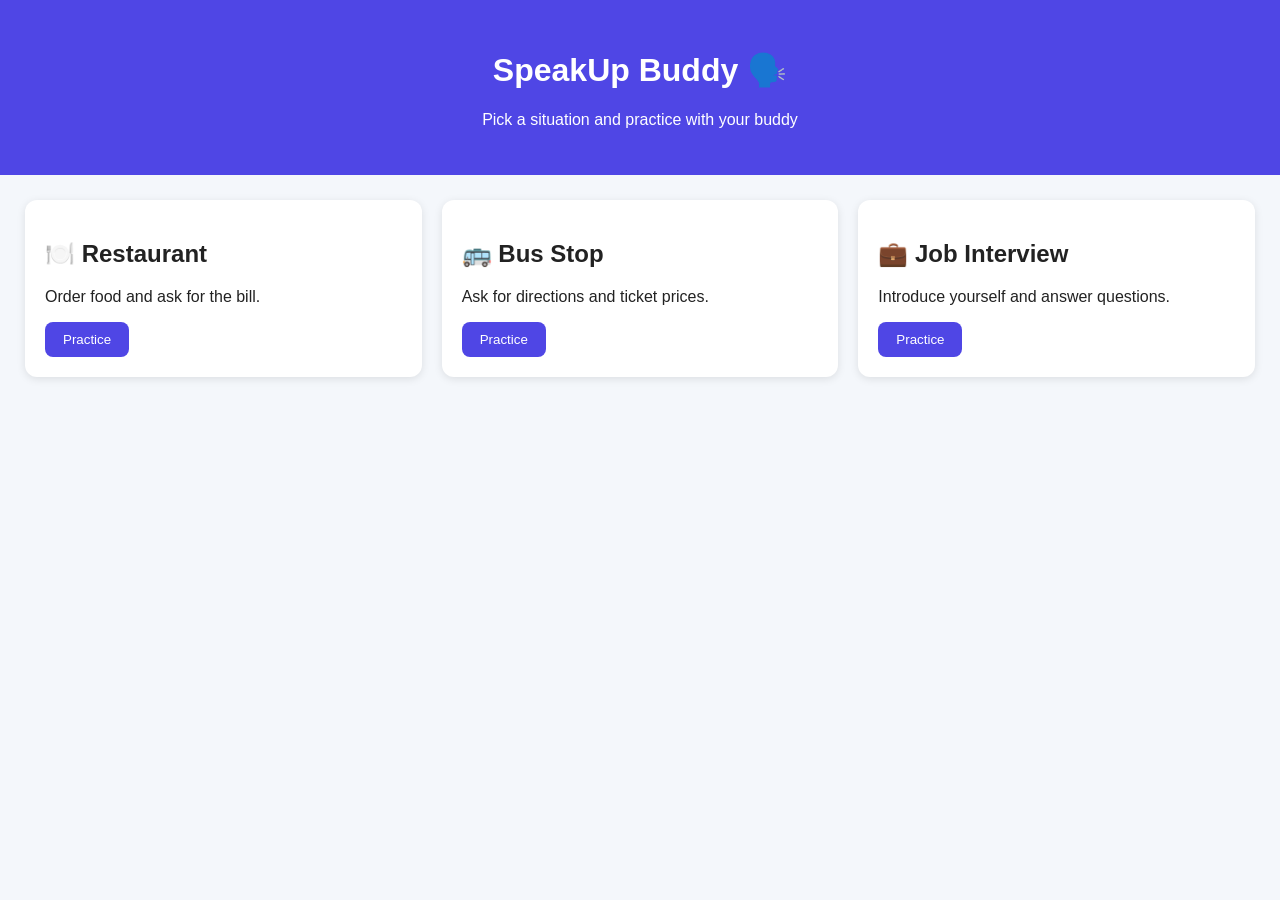
==== frontend/index.html @ d3410094 "feat: situations page UI" ====
<!DOCTYPE html>
<html lang="en">
<head>
  <meta charset="UTF-8">
  <meta name="viewport" content="width=device-width, initial-scale=1.0">
  <title>SpeakUp Buddy</title>
  <link rel="stylesheet" href="style.css">
</head>
<body>
  <header>
    <h1>SpeakUp Buddy 🗣️</h1>
    <p>Pick a situation and practice with your buddy</p>
  </header>

  <main class="grid">
    <div class="card">
      <h2>🍽️ Restaurant</h2>
      <p>Order food and ask for the bill.</p>
      <button>Practice</button>
    </div>

    <div class="card">
      <h2>🚌 Bus Stop</h2>
      <p>Ask for directions and ticket prices.</p>
      <button>Practice</button>
    </div>

    <div class="card">
      <h2>💼 Job Interview</h2>
      <p>Introduce yourself and answer questions.</p>
      <button>Practice</button>
    </div>
  </main>
</body>
</html>
---- frontend/style.css ----
body {
  font-family: Arial, sans-serif;
  margin: 0;
  background: #f4f7fb;
  color: #222;
}

header {
  text-align: center;
  padding: 30px 15px;
  background: #4f46e5;
  color: white;
}

.grid {
  display: grid;
  grid-template-columns: repeat(auto-fit, minmax(240px, 1fr));
  gap: 20px;
  padding: 25px;
}

.card {
  background: white;
  padding: 20px;
  border-radius: 12px;
  box-shadow: 0 2px 8px rgba(0, 0, 0, 0.1);
}

button {
  background: #4f46e5;
  color: white;
  border: none;
  padding: 10px 18px;
  border-radius: 8px;
  cursor: pointer;
}

button:hover {
  background: #3730a3;
}
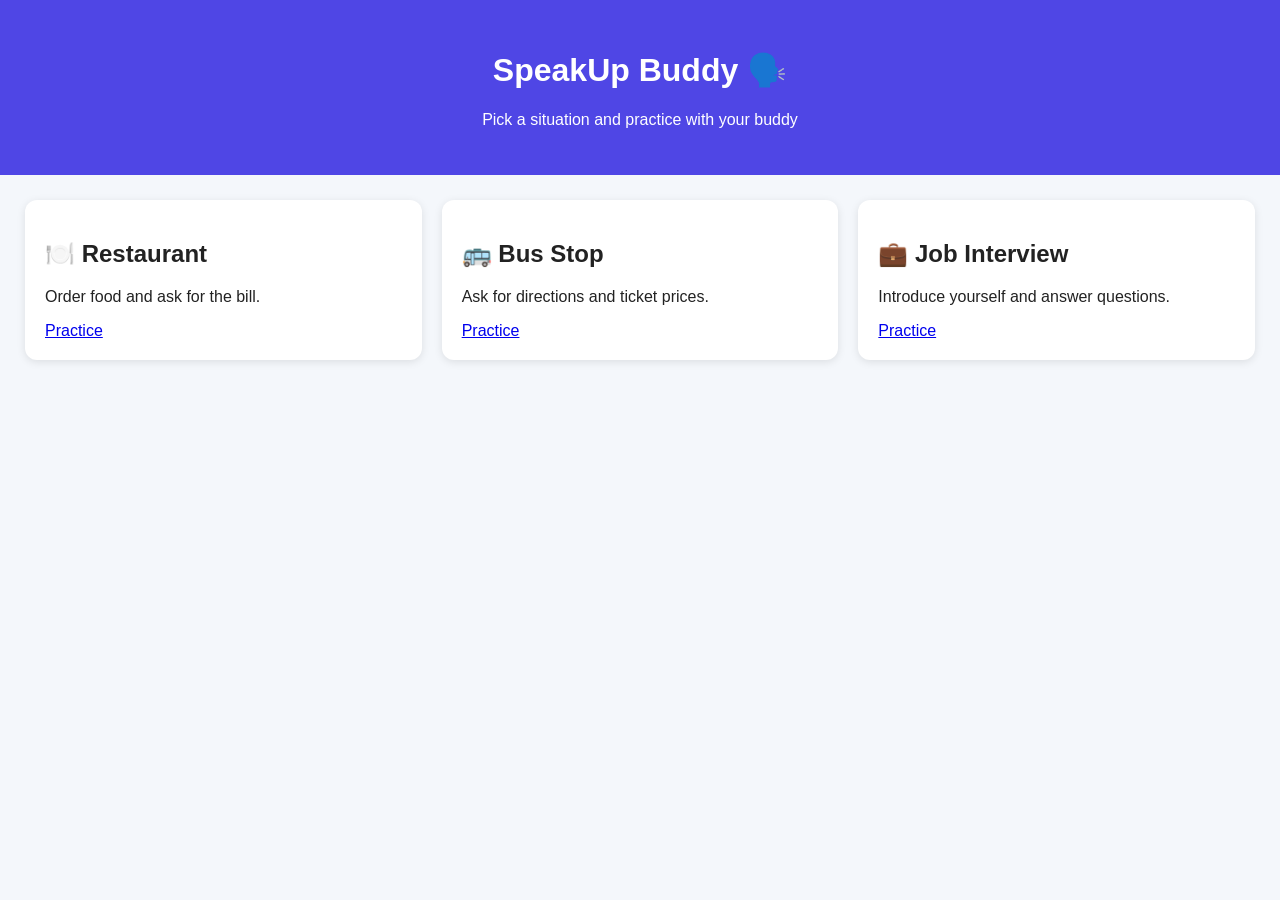
==== commit 7033cfbb: "Update index.html" ====
--- a/frontend/index.html
+++ b/frontend/index.html
@@ -16,19 +16,19 @@
     <div class="card">
       <h2>🍽️ Restaurant</h2>
       <p>Order food and ask for the bill.</p>
-      <button>Practice</button>
+<a class="btn" href="script.html?s=restaurant">Practice</a>
     </div>
 
     <div class="card">
       <h2>🚌 Bus Stop</h2>
       <p>Ask for directions and ticket prices.</p>
-      <button>Practice</button>
-    </div>
+    <a class="btn" href="script.html?s=bus">Practice</a>
+</div>
 
     <div class="card">
       <h2>💼 Job Interview</h2>
       <p>Introduce yourself and answer questions.</p>
-      <button>Practice</button>
+      <a class="btn" href="script.html?s=interview">Practice</a>
     </div>
   </main>
 </body>
